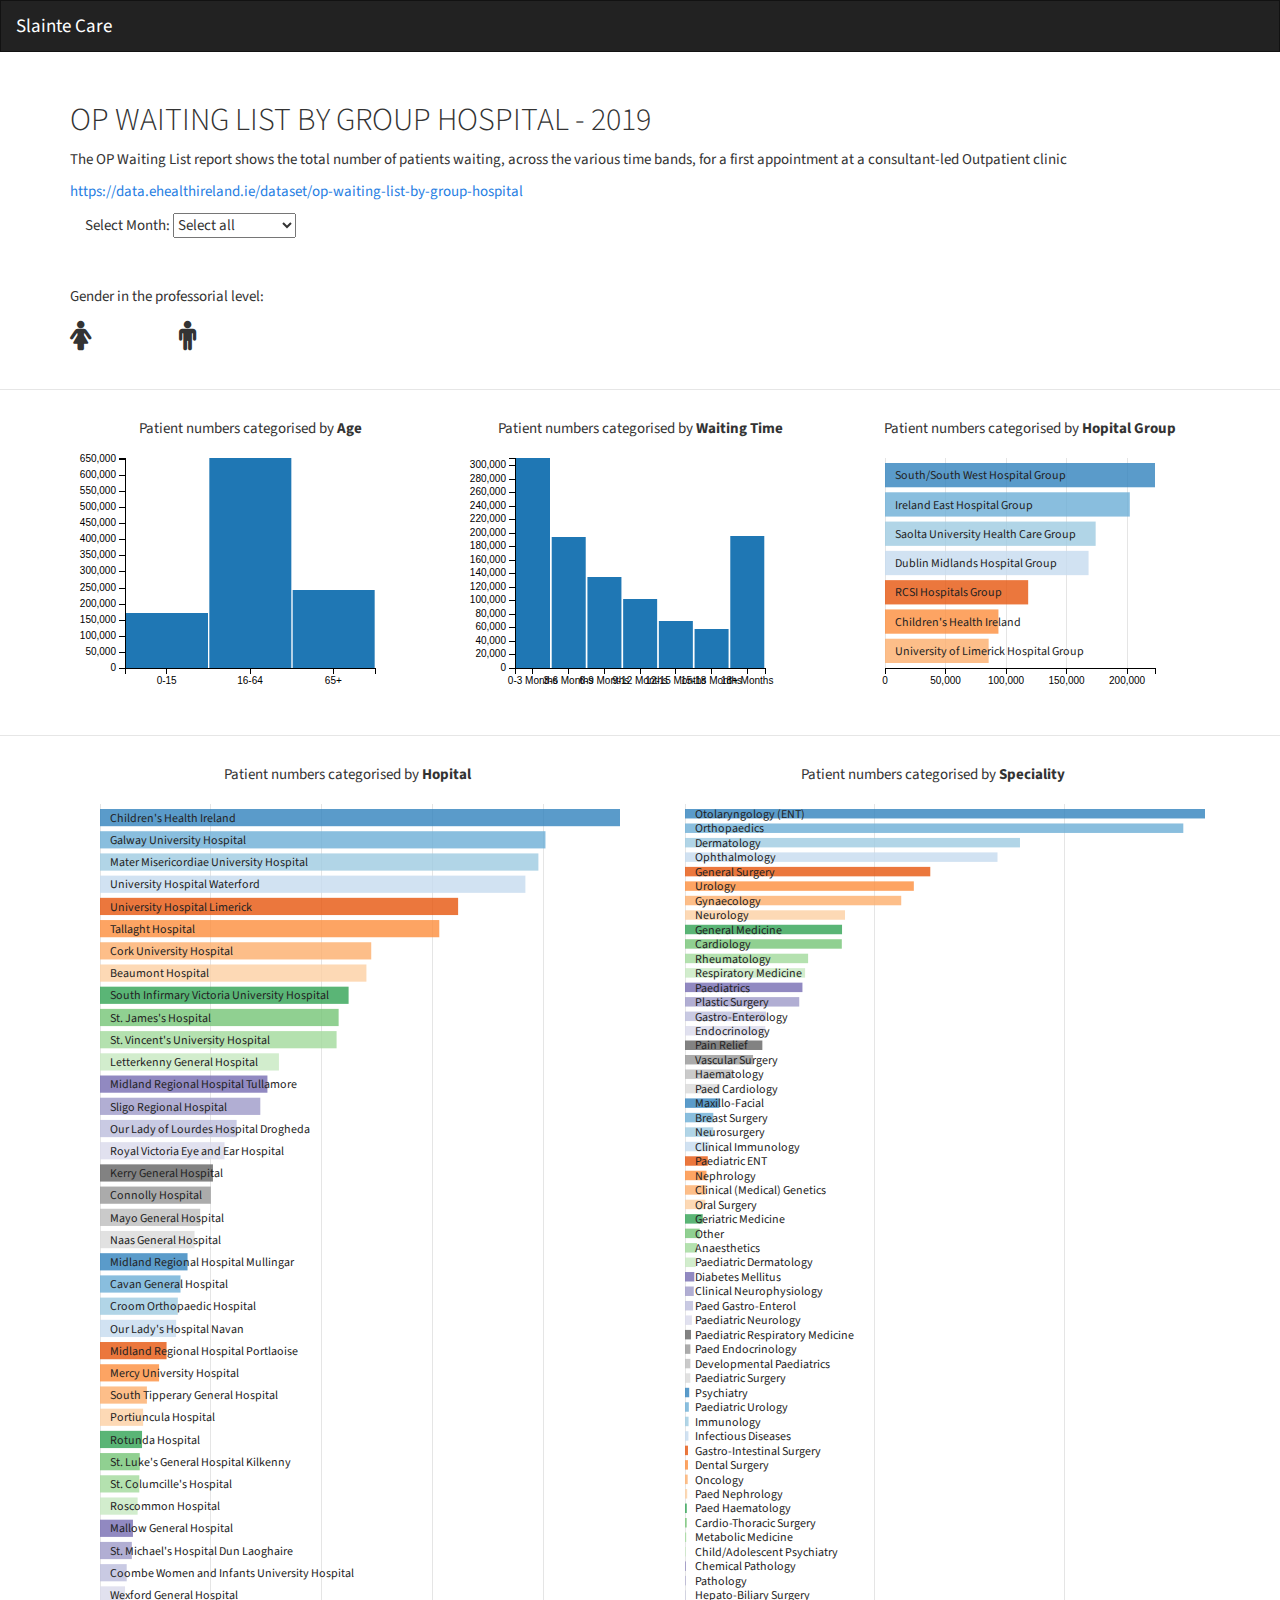
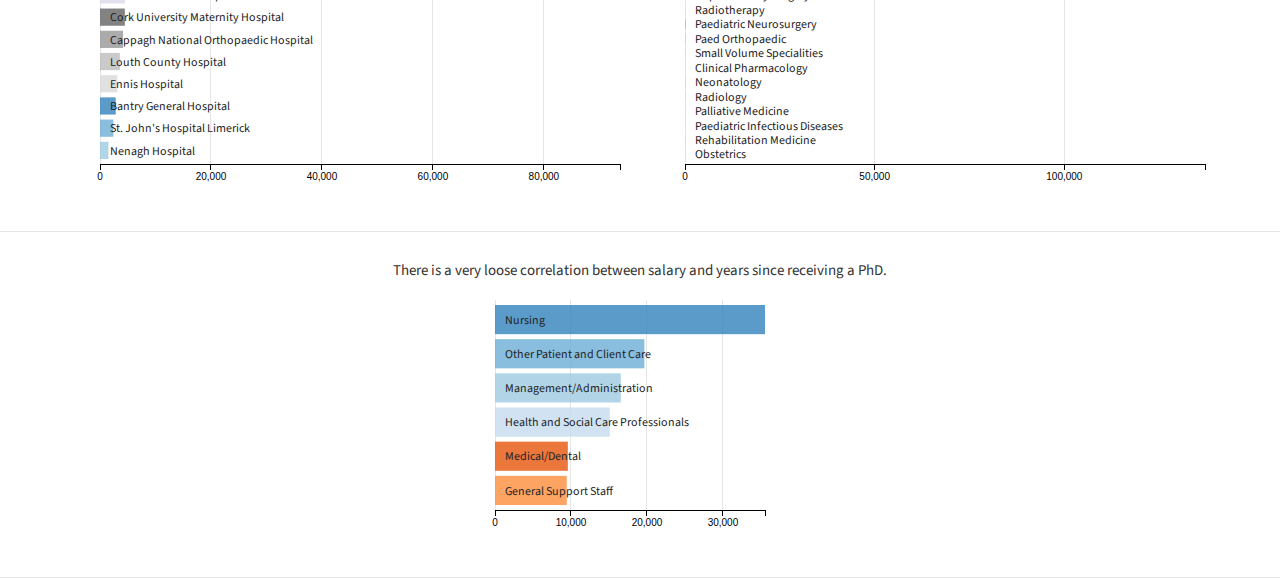
==== slainte.html @ d787d461 "slainte care data displayed" ====
<!DOCTYPE html>
<html lang="en">

<head>
  <meta charset="UTF-8">
  <meta name="viewport" content="width=device-width, initial-scale=1.0">
  <meta http-equiv="X-UA-Compatible" content="ie=edge">
  <title>Slainte Care</title>

  <link rel="stylesheet" href="static/css/bootstrap.min.css" type="text/css" />
  <link rel="stylesheet" href="static/css/dc.min.css" type="text/css" />
  <link rel="stylesheet" type="text/css" href="https://maxcdn.bootstrapcdn.com/font-awesome/4.7.0/css/font-awesome.min.css">
  <link rel="stylesheet" href="static/css/slainte.css" type="text/css" />


  <script type="text/javascript" src="static/js/d3.min.js"></script>
  <script type="text/javascript" src="static/js/crossfilter.min.js"></script>
  <script type="text/javascript" src="static/js/dc.min.js"></script>
  <script type="text/javascript" src="static/js/queue.min.js"></script>
  <script type="text/javascript" src="static/js/slainteCare.js"></script>
  <script type="text/javascript" src="static/js/slainteCare.1.js"></script>

</head>


<body>
  <nav class="navbar navbar-default">
    <div class="container-fluid">
      <div class="navbar-header">
        <a class="navbar-brand" href="#">Slainte Care</a>
      </div>
    </div>
  </nav>

  <main>
    <section class="section">
      <div class="container">

        <div class="row">
          <div class="col-xs-12 col-sm-12 section-heading">
            <h2>OP WAITING LIST BY GROUP HOSPITAL - 2019</h2>
            <p>The OP Waiting List report shows the total number of patients waiting, across the various time bands, for a first appointment at a consultant-led Outpatient clinic</p>
            <a href="https://data.ehealthireland.ie/dataset/op-waiting-list-by-group-hospital">
              <p>
              https://data.ehealthireland.ie/dataset/op-waiting-list-by-group-hospital
              </p>
              </a>
                
            <div id="discipline-selector">Select Month:  </div>
          </div>
        </div>

        <div class="row">
          <div class="col-xs-12 col-sm-12">
            <p class="section-paragraph">Gender in the professorial level:</p>
          </div>

          <div class="col-xs-12 col-sm-6 col-lg-6">
            <i class="fa fa-female fa-gender" aria-hidden="true"></i> <span class="number-box" id="percent-of-women-professors"></span>
            <i class="fa fa-male fa-gender" aria-hidden="true"></i> <span class="number-box" id="percent-of-men-professors"></span>
          </div>
        </div>
      </div>
    </section>


    <section class="section">
      <div class="container">

        <div class="row">
          <div class="col-xs-12 col-sm-4 text-center">
            <p class="section-paragraph">Patient numbers categorised by <strong>Age</strong></p>
          </div>
          <div class="col-xs-12 col-sm-4 text-center">
            <p class="section-paragraph">Patient numbers categorised by <strong>Waiting Time</strong></p>
          </div>
          <div class="col-xs-12 col-sm-4 text-center">
            <p class="section-paragraph">Patient numbers categorised by <strong>Hopital Group</strong></p>
          </div>
        </div>

        <div class="row">
          <div class="col-xs-12 col-sm-4 text-center" id="age-profile" class="custom-chart"></div>
          <div class="col-xs-12 col-sm-4 text-center" id="waiting-time" class="custom-chart"></div>
          <div class="col-xs-12 col-sm-4 text-center" id="hospital-group" class="custom-chart"></div>
        </div>
      </div>
    </section>

    <section class="section">
      <div class="container">

        <div class="row">
          <div class="col-xs-6 col-sm-6 text-center">
            <p class="section-paragraph">Patient numbers categorised by <strong>Hopital</strong></p>
          </div>
          <div class="col-xs-6 col-sm-6 text-center">
            <p class="section-paragraph">Patient numbers categorised by <strong>Speciality</strong></p>
          </div>

          <div class="col-xs-6 col-sm-6 text-center" id="op_hospital"></div>
          <div class="col-xs-6 col-sm-6 text-center" id="op_speciality"></div>

        </div>
      </div>
    </section>

    <section class="section">
      <div class="container">

        <div class="row">
          <div class="col-xs-12 col-sm-12 text-center">
            <p class="section-paragraph">There is a very loose correlation between salary and years since receiving a PhD.</p>
          </div>

          <div class="col-xs-12 col-sm-12 text-center" id="phd-salary"></div>
        </div>

      </div>
    </section>
  </main>
</body>

</html>
---- static/css/dc.min.css ----
.dc-chart .box text,.dc-chart g.axis text{-webkit-touch-callout:none;-khtml-user-select:none;pointer-events:none}.dc-chart path.dc-symbol,.dc-legend g.dc-legend-item.fadeout{fill-opacity:.5;stroke-opacity:.5}div.dc-chart{float:left}.dc-chart rect.bar{stroke:none;cursor:pointer}.dc-chart rect.bar:hover{fill-opacity:.5}.dc-chart rect.deselected{stroke:none;fill:#ccc}.dc-chart .pie-slice{fill:#fff;font-size:12px;cursor:pointer}.dc-chart .pie-slice.external{fill:#000}.dc-chart .pie-slice :hover,.dc-chart .pie-slice.highlight{fill-opacity:.8}.dc-chart .pie-path{fill:none;stroke-width:2px;stroke:#000;opacity:.4}.dc-chart .selected circle,.dc-chart .selected path{stroke-width:3;stroke:#ccc;fill-opacity:1}.dc-chart .deselected circle,.dc-chart .deselected path{stroke:none;fill-opacity:.5;fill:#ccc}.dc-chart .axis line,.dc-chart .axis path{fill:none;stroke:#000;shape-rendering:crispEdges}.dc-chart .axis text{font:10px sans-serif}.dc-chart .axis .grid-line,.dc-chart .axis .grid-line line,.dc-chart .grid-line,.dc-chart .grid-line line{fill:none;stroke:#ccc;opacity:.5;shape-rendering:crispEdges}.dc-chart .brush rect.background{z-index:-999}.dc-chart .brush rect.extent{fill:#4682b4;fill-opacity:.125}.dc-chart .brush .resize path{fill:#eee;stroke:#666}.dc-chart path.line{fill:none;stroke-width:1.5px}.dc-chart path.area{fill-opacity:.3;stroke:none}.dc-chart path.highlight{stroke-width:3;fill-opacity:1;stroke-opacity:1}.dc-chart g.state{cursor:pointer}.dc-chart g.state :hover{fill-opacity:.8}.dc-chart g.state path{stroke:#fff}.dc-chart g.deselected path{fill:grey}.dc-chart g.deselected text{display:none}.dc-chart g.row rect{fill-opacity:.8;cursor:pointer}.dc-chart g.row rect:hover{fill-opacity:.6}.dc-chart g.row text{fill:#fff;font-size:12px;cursor:pointer}.dc-chart g.dc-tooltip path{fill:none;stroke:grey;stroke-opacity:.8}.dc-chart g.county path{stroke:#fff;fill:none}.dc-chart g.debug rect{fill:#00f;fill-opacity:.2}.dc-chart g.axis text{-webkit-user-select:none;-moz-user-select:none;-ms-user-select:none;user-select:none}.dc-chart .node{font-size:.7em;cursor:pointer}.dc-chart .node :hover{fill-opacity:.8}.dc-chart .bubble{stroke:none;fill-opacity:.6}.dc-chart .highlight{fill-opacity:1;stroke-opacity:1}.dc-chart .fadeout{fill-opacity:.2;stroke-opacity:.2}.dc-chart .box text{font:10px sans-serif;-webkit-user-select:none;-moz-user-select:none;-ms-user-select:none;user-select:none}.dc-chart .box circle,.dc-chart .box line{fill:#fff}.dc-chart .box circle,.dc-chart .box line,.dc-chart .box rect{stroke:#000;stroke-width:1.5px}.dc-chart .box .center{stroke-dasharray:3,3}.dc-chart .box .outlier{fill:none;stroke:#ccc}.dc-chart .symbol,.dc-chart circle.dot{stroke:none}.dc-chart .box.deselected{opacity:.5}.dc-chart .box.deselected .box{fill:#ccc}.dc-chart .heatmap .box-group.deselected rect{stroke:none;fill-opacity:.5;fill:#ccc}.dc-chart .heatmap g.axis text{pointer-events:all;cursor:pointer}.dc-chart .empty-chart .pie-slice{cursor:default}.dc-chart .empty-chart .pie-slice path{fill:#fee;cursor:default}.dc-data-count{float:right;margin-top:15px;margin-right:15px}.dc-data-count .filter-count,.dc-data-count .total-count{color:#3182bd;font-weight:700}.dc-legend{font-size:11px}.dc-legend .dc-legend-item{cursor:pointer}.dc-hard .number-display{float:none}
---- static/css/slainte.css ----
.navbar-default {
	background-image: none;
	margin-bottom: 0;
}

.section-heading, #discipline-selector {
	display: inline-block;	
	float: none;
	margin: 0;
}

.section-heading {
	margin-bottom: 50px;
}

#discipline-selector {
	margin-left: 15px;
}

.number-box {
	margin-right: 75px;
}

.number-box, .fa.fa-gender {
    font-size: 30px;
    font-weight: 500;
}

.fa-gender {
	margin-right: 10px;
}

.custom-chart {
	margin-bottom: 40px;
}

.section {
	border-bottom: 1px solid #e6e6e6;
	padding: 30px 0;
}

.section-paragraph {
	line-height: 1.2;
}

/*== */
.dc-chart g.row text {
    fill: #222222;
}
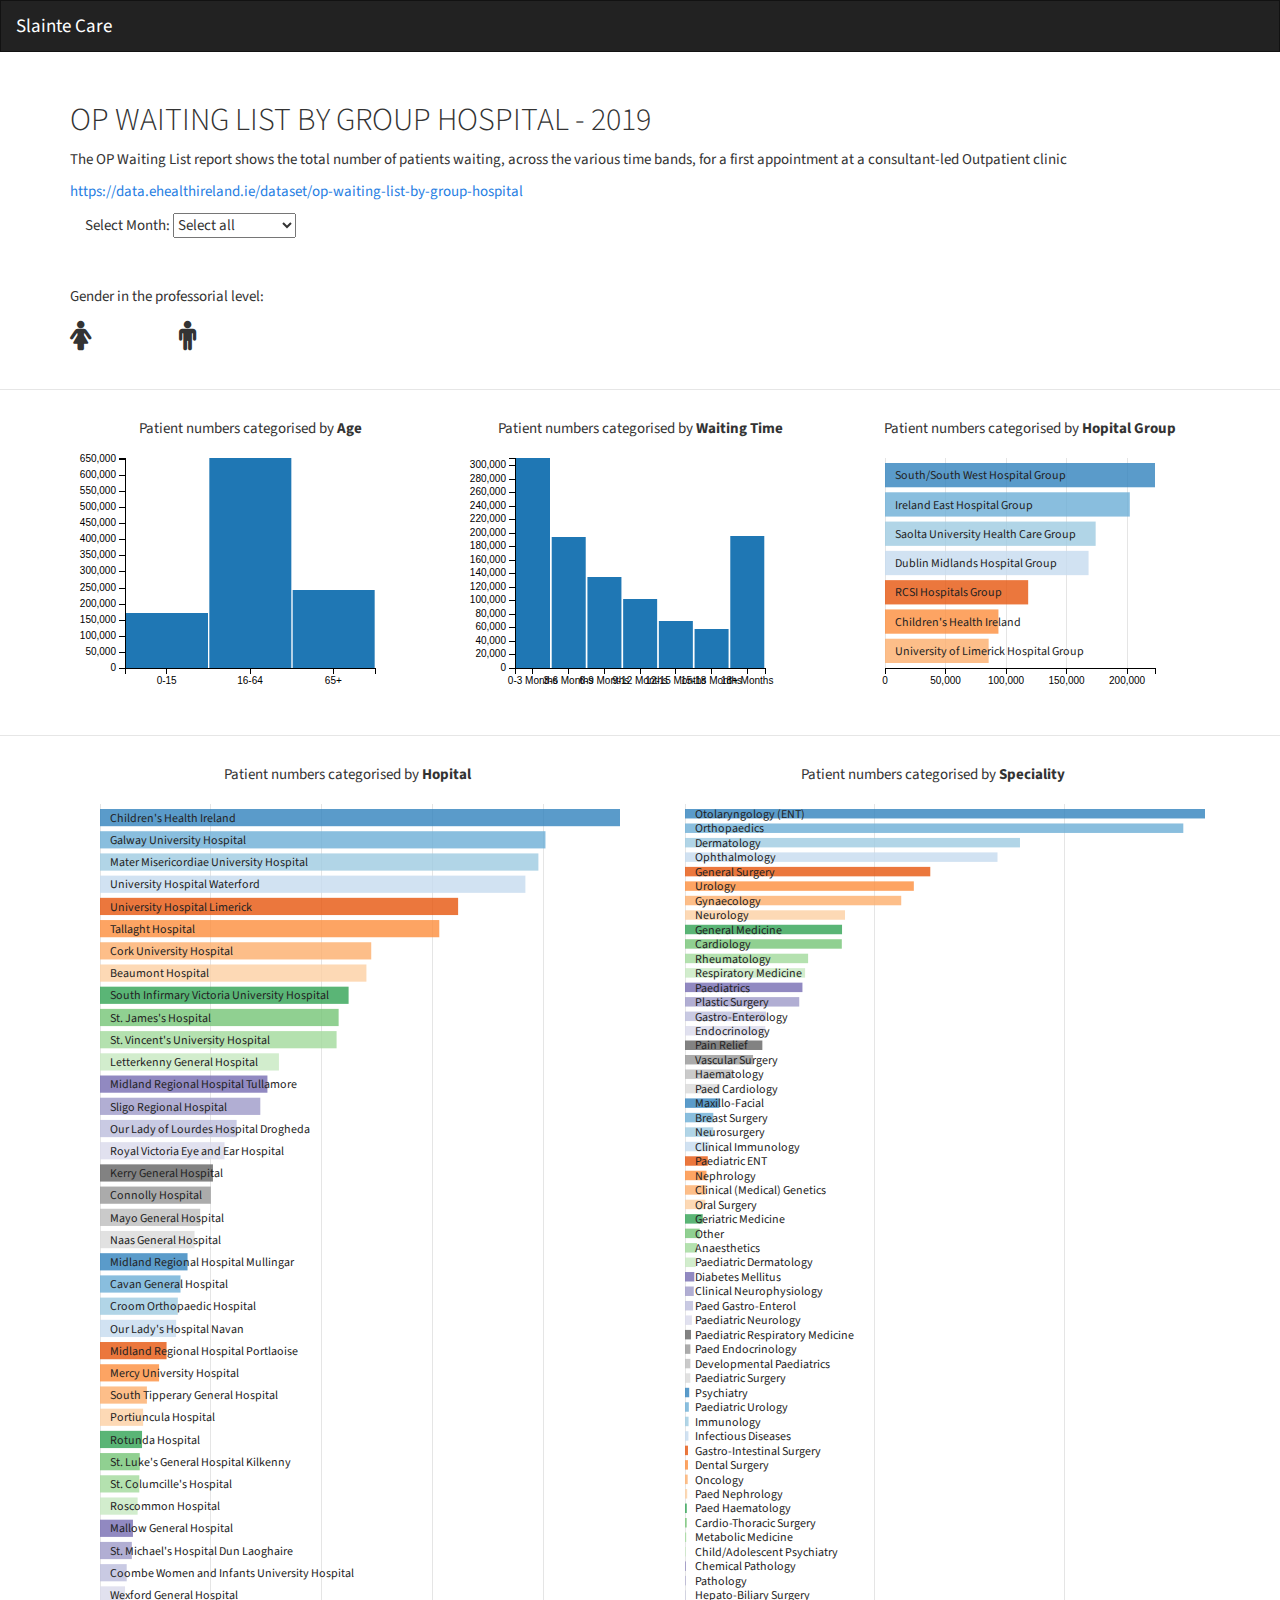
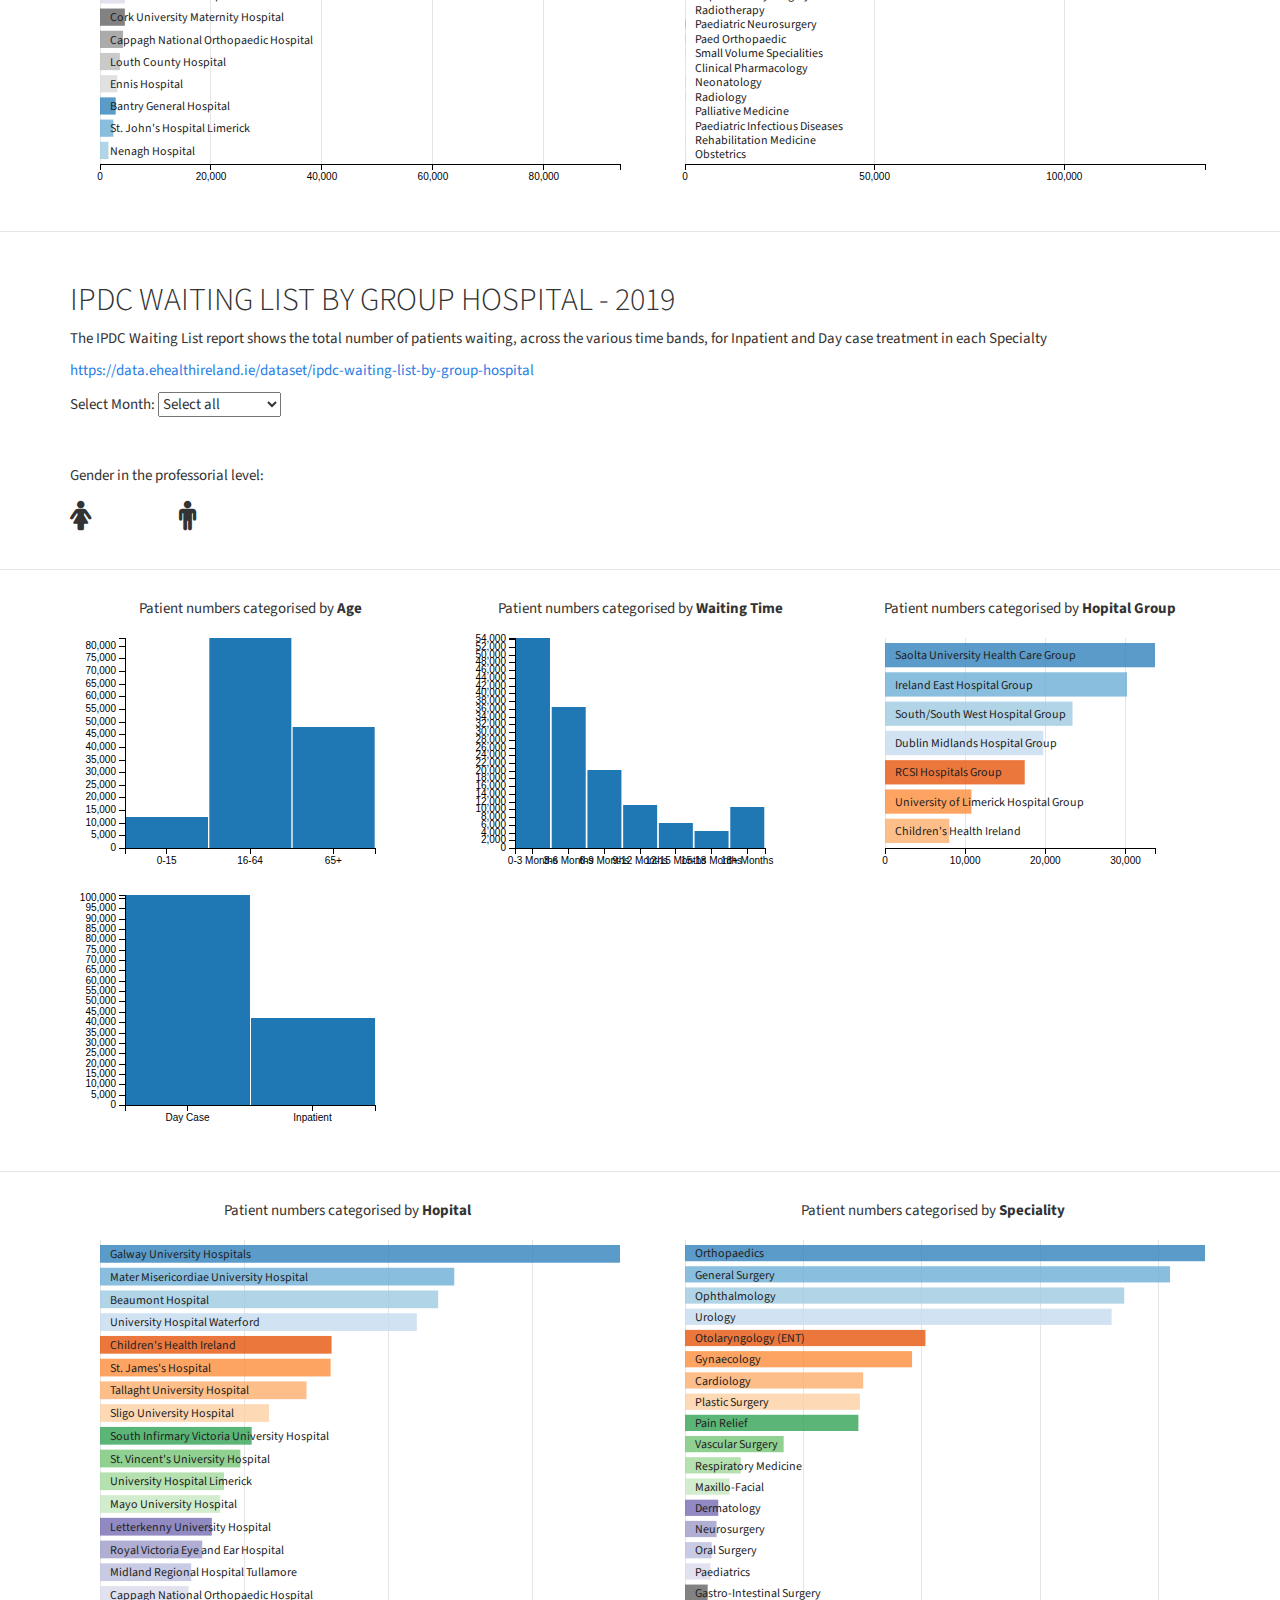
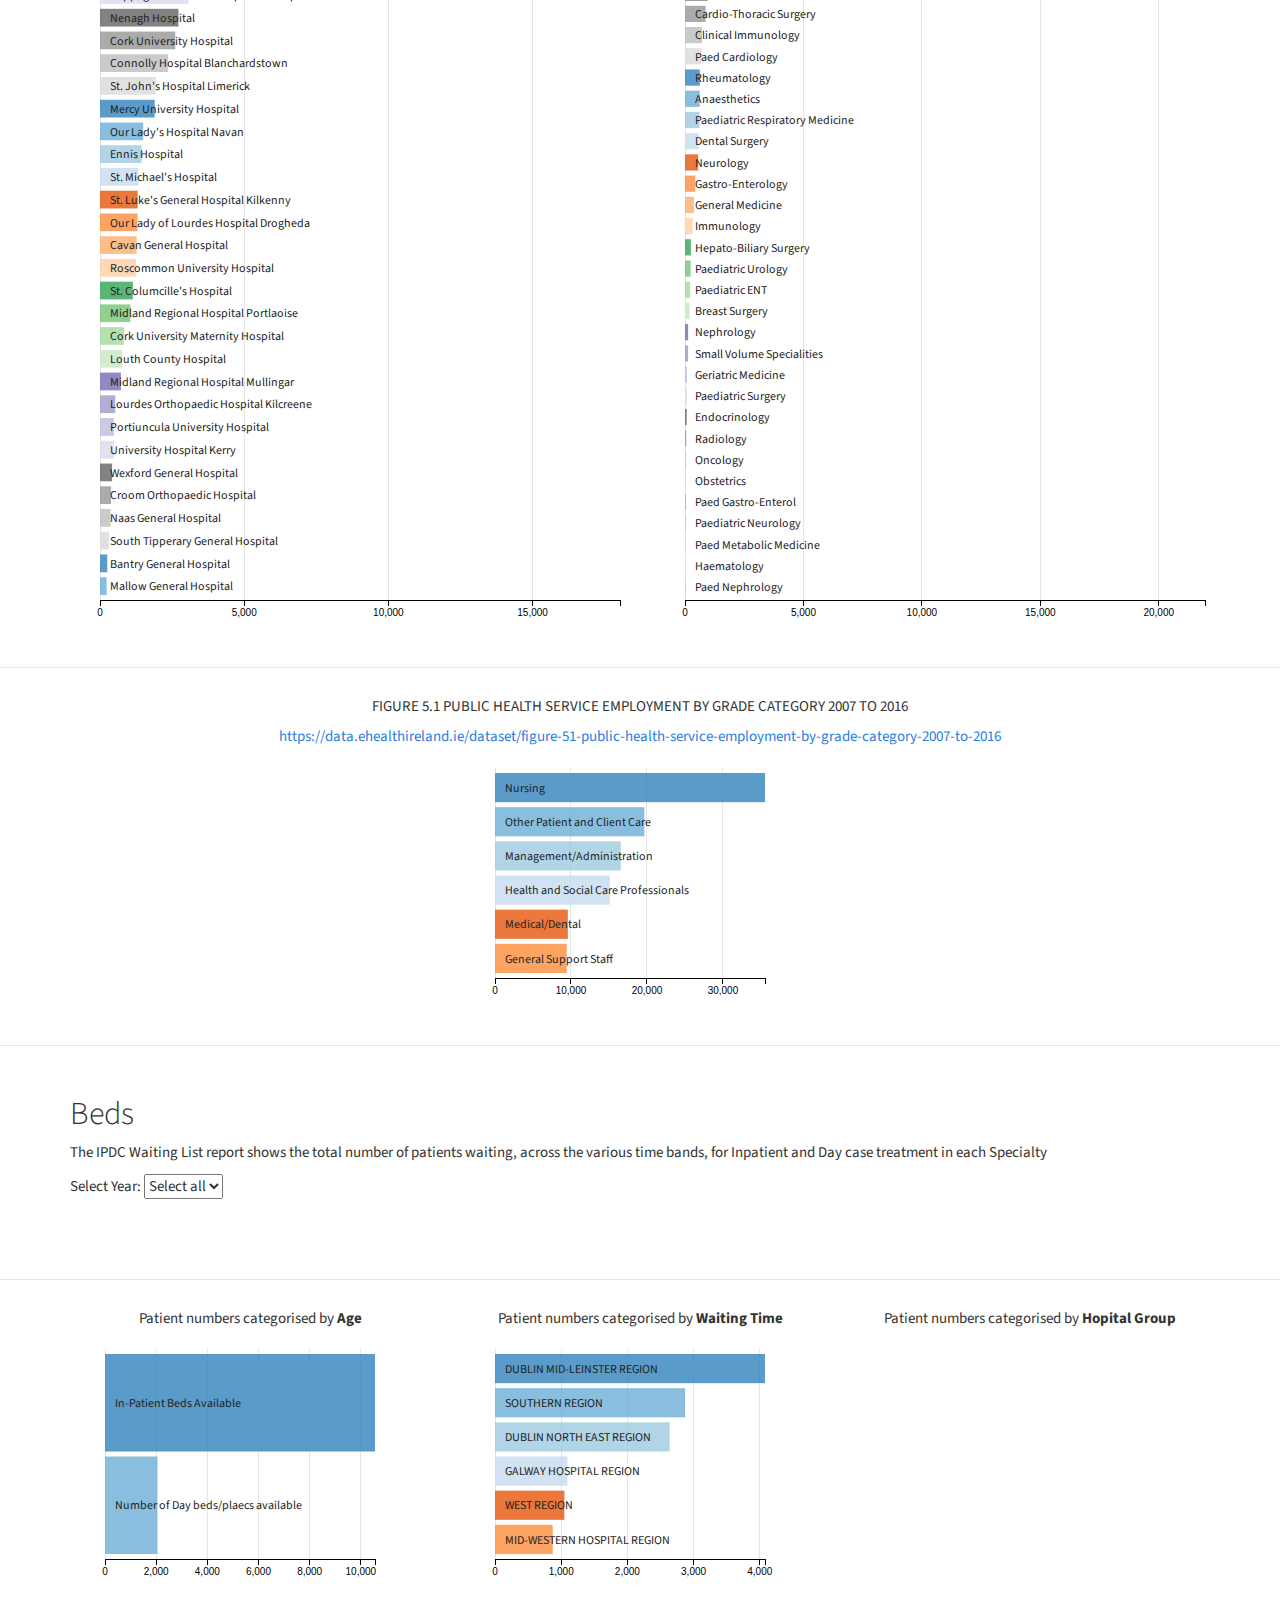
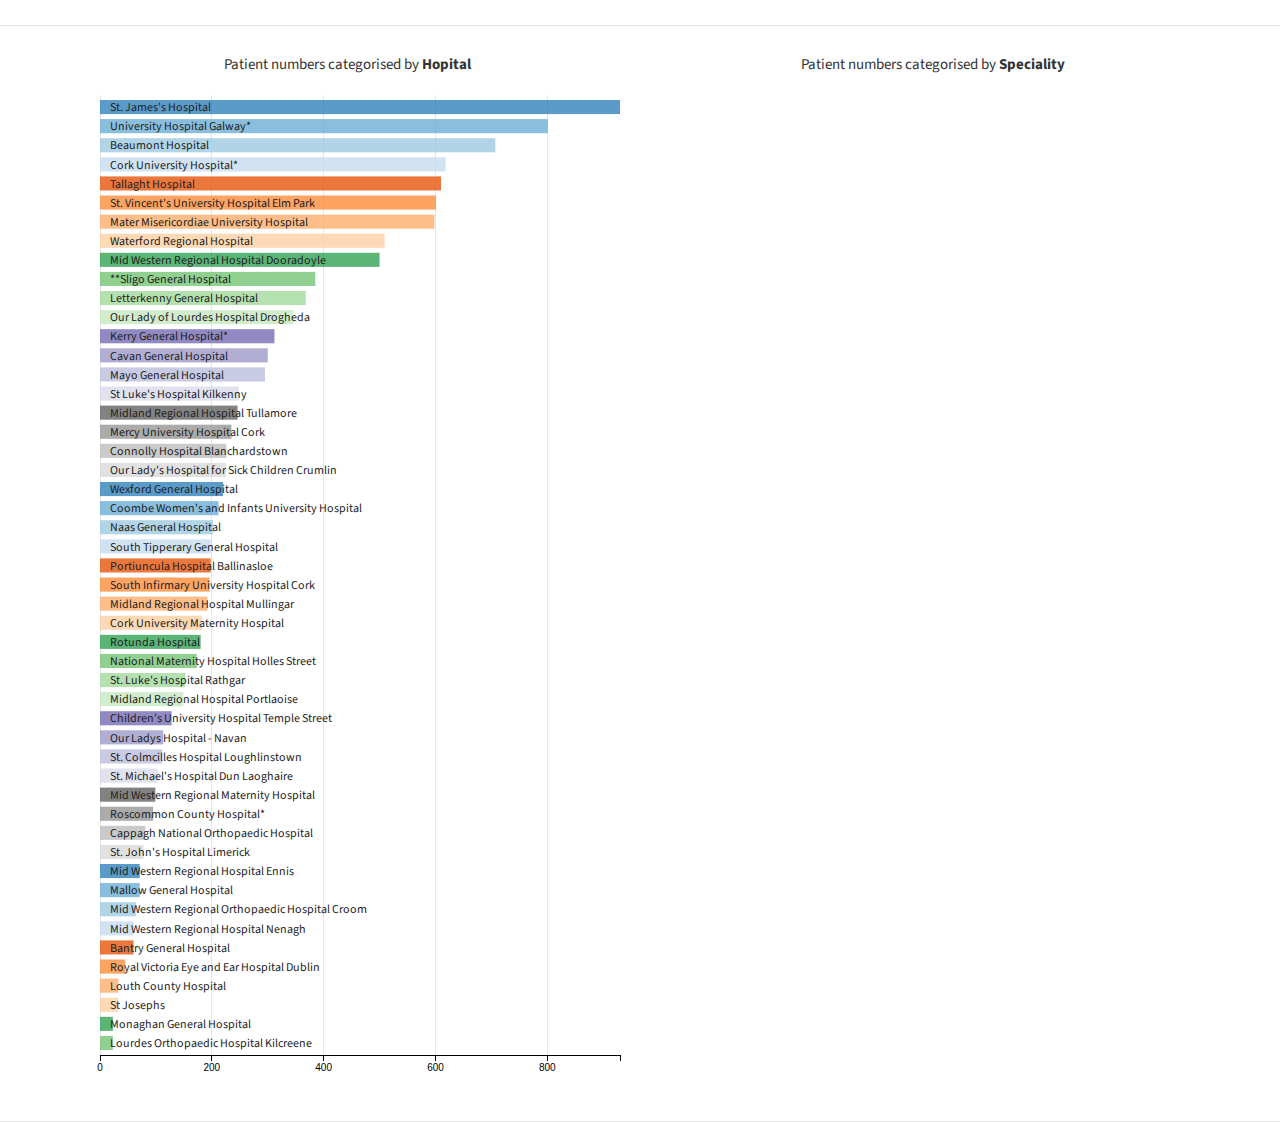
==== commit 2feb9bf7: "charts added for inpatient data and beds" ====
--- a/slainte.html
+++ b/slainte.html
@@ -19,6 +19,8 @@
   <script type="text/javascript" src="static/js/queue.min.js"></script>
   <script type="text/javascript" src="static/js/slainteCare.js"></script>
   <script type="text/javascript" src="static/js/slainteCare.1.js"></script>
+  <script type="text/javascript" src="static/js/slainteCare-IPDC.js"></script>
+  <script type="text/javascript" src="static/js/slainteCare-Beds.js"></script>
 
 </head>
 
@@ -33,6 +35,7 @@
   </nav>
 
   <main>
+    <!--OP Patient List-->
     <section class="section">
       <div class="container">
 
@@ -41,12 +44,10 @@
             <h2>OP WAITING LIST BY GROUP HOSPITAL - 2019</h2>
             <p>The OP Waiting List report shows the total number of patients waiting, across the various time bands, for a first appointment at a consultant-led Outpatient clinic</p>
             <a href="https://data.ehealthireland.ie/dataset/op-waiting-list-by-group-hospital">
-              <p>
-              https://data.ehealthireland.ie/dataset/op-waiting-list-by-group-hospital
-              </p>
-              </a>
-                
-            <div id="discipline-selector">Select Month:  </div>
+              <p>https://data.ehealthireland.ie/dataset/op-waiting-list-by-group-hospital</p>
+            </a>
+
+            <div id="discipline-selector">Select Month: </div>
           </div>
         </div>
 
@@ -62,8 +63,6 @@
         </div>
       </div>
     </section>
-
-
     <section class="section">
       <div class="container">
 
@@ -86,7 +85,6 @@
         </div>
       </div>
     </section>
-
     <section class="section">
       <div class="container">
 
@@ -105,12 +103,86 @@
       </div>
     </section>
 
+    <!--IDPC Patient List-->
+    <section class="section">
+      <div class="container">
+
+        <div class="row">
+          <div class="col-xs-12 col-sm-12 section-heading">
+            <h2>IPDC WAITING LIST BY GROUP HOSPITAL - 2019</h2>
+            <p>The IPDC Waiting List report shows the total number of patients waiting, across the various time bands, for Inpatient and Day case treatment in each Specialty</p>
+            <a href="https://data.ehealthireland.ie/dataset/ipdc-waiting-list-by-group-hospital">
+              <p>https://data.ehealthireland.ie/dataset/ipdc-waiting-list-by-group-hospital</p>
+            </a>
+
+            <div id="IDPC-discipline-selector">Select Month: </div>
+          </div>
+        </div>
+
+        <div class="row">
+          <div class="col-xs-12 col-sm-12">
+            <p class="section-paragraph">Gender in the professorial level:</p>
+          </div>
+
+          <div class="col-xs-12 col-sm-6 col-lg-6">
+            <i class="fa fa-female fa-gender" aria-hidden="true"></i> <span class="number-box" id="percent-of-women-professors"></span>
+            <i class="fa fa-male fa-gender" aria-hidden="true"></i> <span class="number-box" id="percent-of-men-professors"></span>
+          </div>
+        </div>
+      </div>
+    </section>
+    <section class="section">
+      <div class="container">
+
+        <div class="row">
+          <div class="col-xs-12 col-sm-4 text-center">
+            <p class="section-paragraph">Patient numbers categorised by <strong>Age</strong></p>
+          </div>
+          <div class="col-xs-12 col-sm-4 text-center">
+            <p class="section-paragraph">Patient numbers categorised by <strong>Waiting Time</strong></p>
+          </div>
+          <div class="col-xs-12 col-sm-4 text-center">
+            <p class="section-paragraph">Patient numbers categorised by <strong>Hopital Group</strong></p>
+          </div>
+        </div>
+
+        <div class="row">
+          <div class="col-xs-12 col-sm-4 text-center" id="IDPC-age-profile" class="custom-chart"></div>
+          <div class="col-xs-12 col-sm-4 text-center" id="IDPC-waiting-time" class="custom-chart"></div>
+          <div class="col-xs-12 col-sm-4 text-center" id="IDPC-hospital-group" class="custom-chart"></div>
+          <div class="col-xs-12 col-sm-4 text-center" id="IDPC-case-type" class="custom-chart"></div>
+        </div>
+      </div>
+    </section>
+    <section class="section">
+      <div class="container">
+
+        <div class="row">
+          <div class="col-xs-6 col-sm-6 text-center">
+            <p class="section-paragraph">Patient numbers categorised by <strong>Hopital</strong></p>
+          </div>
+          <div class="col-xs-6 col-sm-6 text-center">
+            <p class="section-paragraph">Patient numbers categorised by <strong>Speciality</strong></p>
+          </div>
+
+          <div class="col-xs-6 col-sm-6 text-center" id="IDPC-hospital"></div>
+          <div class="col-xs-6 col-sm-6 text-center" id="IDPC-speciality"></div>
+
+        </div>
+      </div>
+    </section>
+
+    <!-- People Employed -->
     <section class="section">
       <div class="container">
 
         <div class="row">
           <div class="col-xs-12 col-sm-12 text-center">
-            <p class="section-paragraph">There is a very loose correlation between salary and years since receiving a PhD.</p>
+            <p class="section-paragraph">FIGURE 5.1 PUBLIC HEALTH SERVICE EMPLOYMENT BY GRADE CATEGORY 2007 TO 2016</p>
+            <a href="https://data.ehealthireland.ie/dataset/figure-51-public-health-service-employment-by-grade-category-2007-to-2016">
+              <p>https://data.ehealthireland.ie/dataset/figure-51-public-health-service-employment-by-grade-category-2007-to-2016</p>
+            </a>
+
           </div>
 
           <div class="col-xs-12 col-sm-12 text-center" id="phd-salary"></div>
@@ -118,6 +190,63 @@
 
       </div>
     </section>
+
+    <!--Beds-->
+    <section class="section">
+      <div class="container">
+
+        <div class="row">
+          <div class="col-xs-12 col-sm-12 section-heading">
+            <h2>Beds</h2>
+            <p>The IPDC Waiting List report shows the total number of patients waiting, across the various time bands, for Inpatient and Day case treatment in each Specialty</p>
+            <!--<a href="https://data.ehealthireland.ie/dataset/ipdc-waiting-list-by-group-hospital">-->
+            <!--  <p>https://data.ehealthireland.ie/dataset/ipdc-waiting-list-by-group-hospital</p>-->
+            <!--</a>-->
+
+            <div id="beds-year">Select Year: </div>
+          </div>
+        </div>
+      </div>
+    </section>
+    <section class="section">
+      <div class="container">
+
+        <div class="row">
+          <div class="col-xs-12 col-sm-4 text-center">
+            <p class="section-paragraph">Patient numbers categorised by <strong>Age</strong></p>
+          </div>
+          <div class="col-xs-12 col-sm-4 text-center">
+            <p class="section-paragraph">Patient numbers categorised by <strong>Waiting Time</strong></p>
+          </div>
+          <div class="col-xs-12 col-sm-4 text-center">
+            <p class="section-paragraph">Patient numbers categorised by <strong>Hopital Group</strong></p>
+          </div>
+        </div>
+
+        <div class="row">
+          <div class="col-xs-12 col-sm-4 text-center" id="beds-type" class="custom-chart"></div>
+          <div class="col-xs-12 col-sm-4 text-center" id="beds-hospital-group" class="custom-chart"></div>
+          <!--<div class="col-xs-12 col-sm-4 text-center" id="IDPC-hospital-group" class="custom-chart"></div>-->
+        </div>
+      </div>
+    </section>
+    <section class="section">
+      <div class="container">
+
+        <div class="row">
+          <div class="col-xs-6 col-sm-6 text-center">
+            <p class="section-paragraph">Patient numbers categorised by <strong>Hopital</strong></p>
+          </div>
+          <div class="col-xs-6 col-sm-6 text-center">
+            <p class="section-paragraph">Patient numbers categorised by <strong>Speciality</strong></p>
+          </div>
+
+          <div class="col-xs-6 col-sm-6 text-center" id="beds-hospital"></div>
+
+        </div>
+      </div>
+    </section>
+
   </main>
 </body>
 
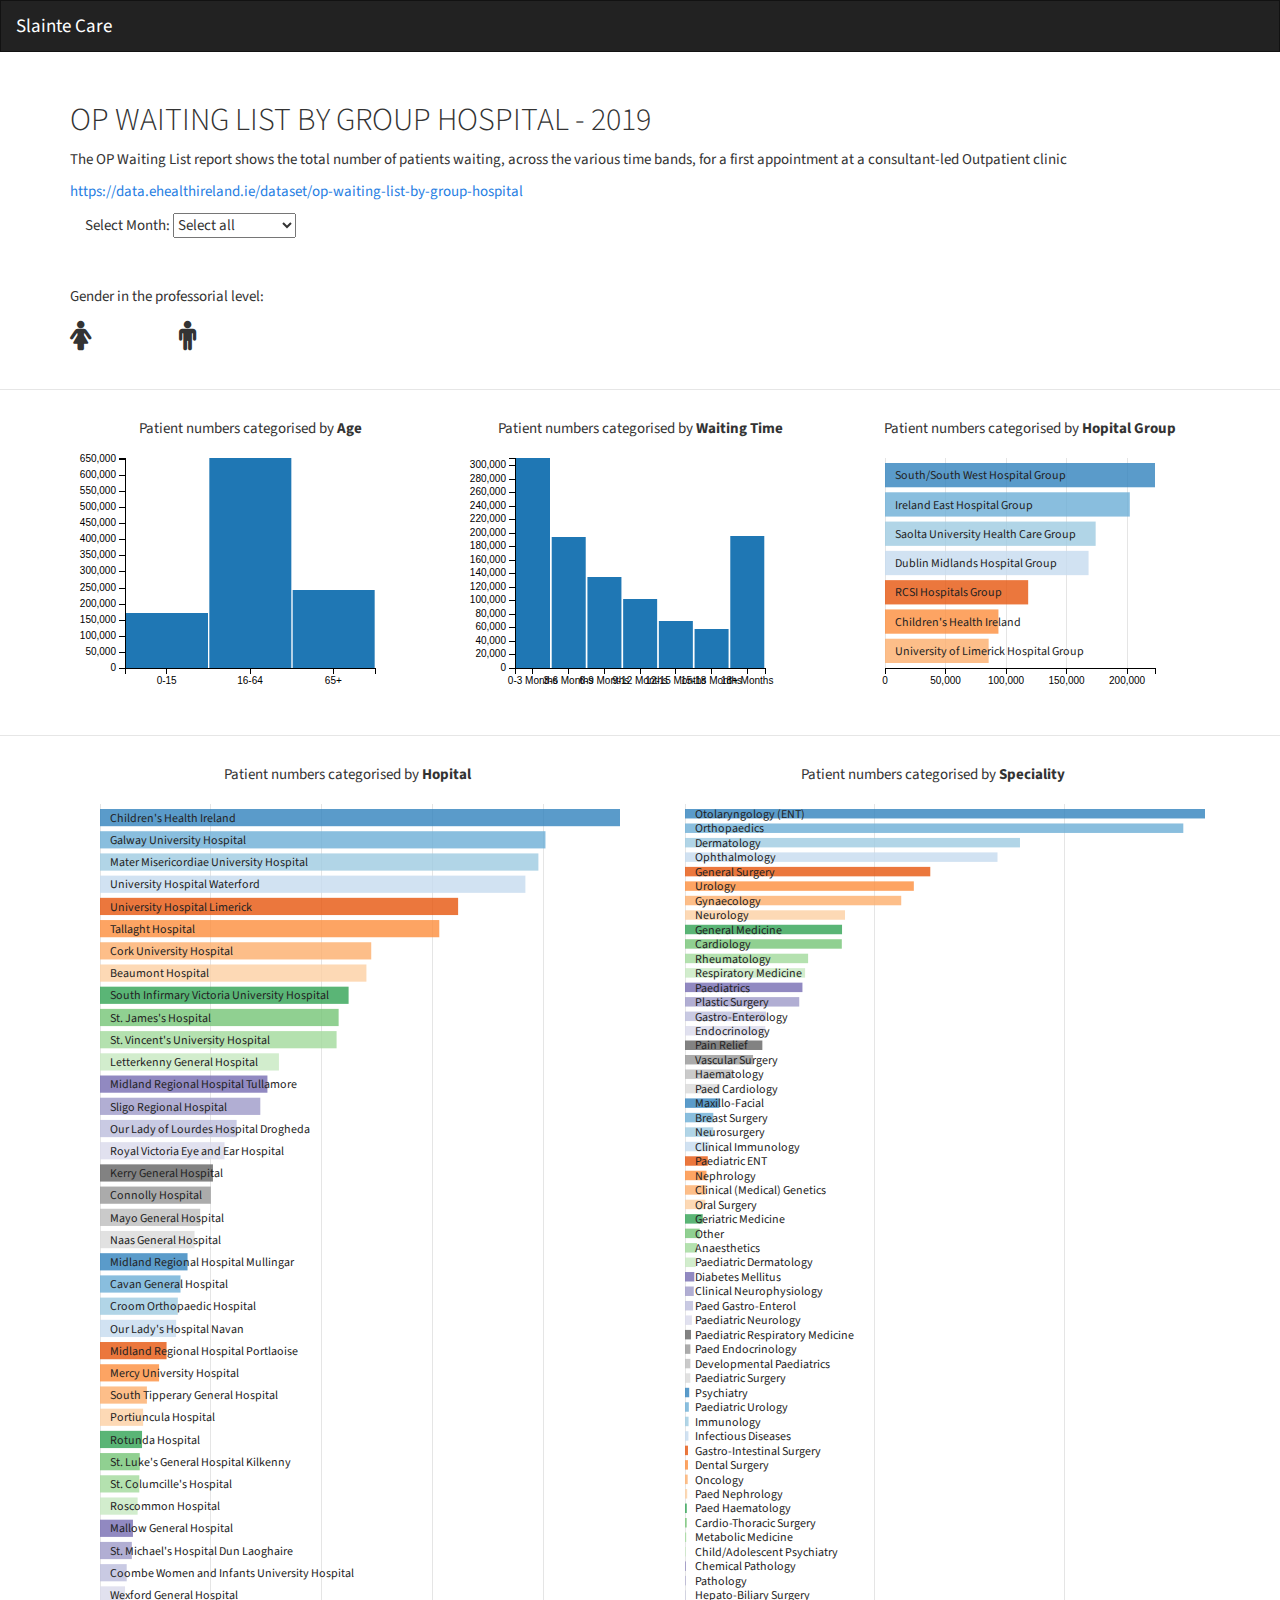
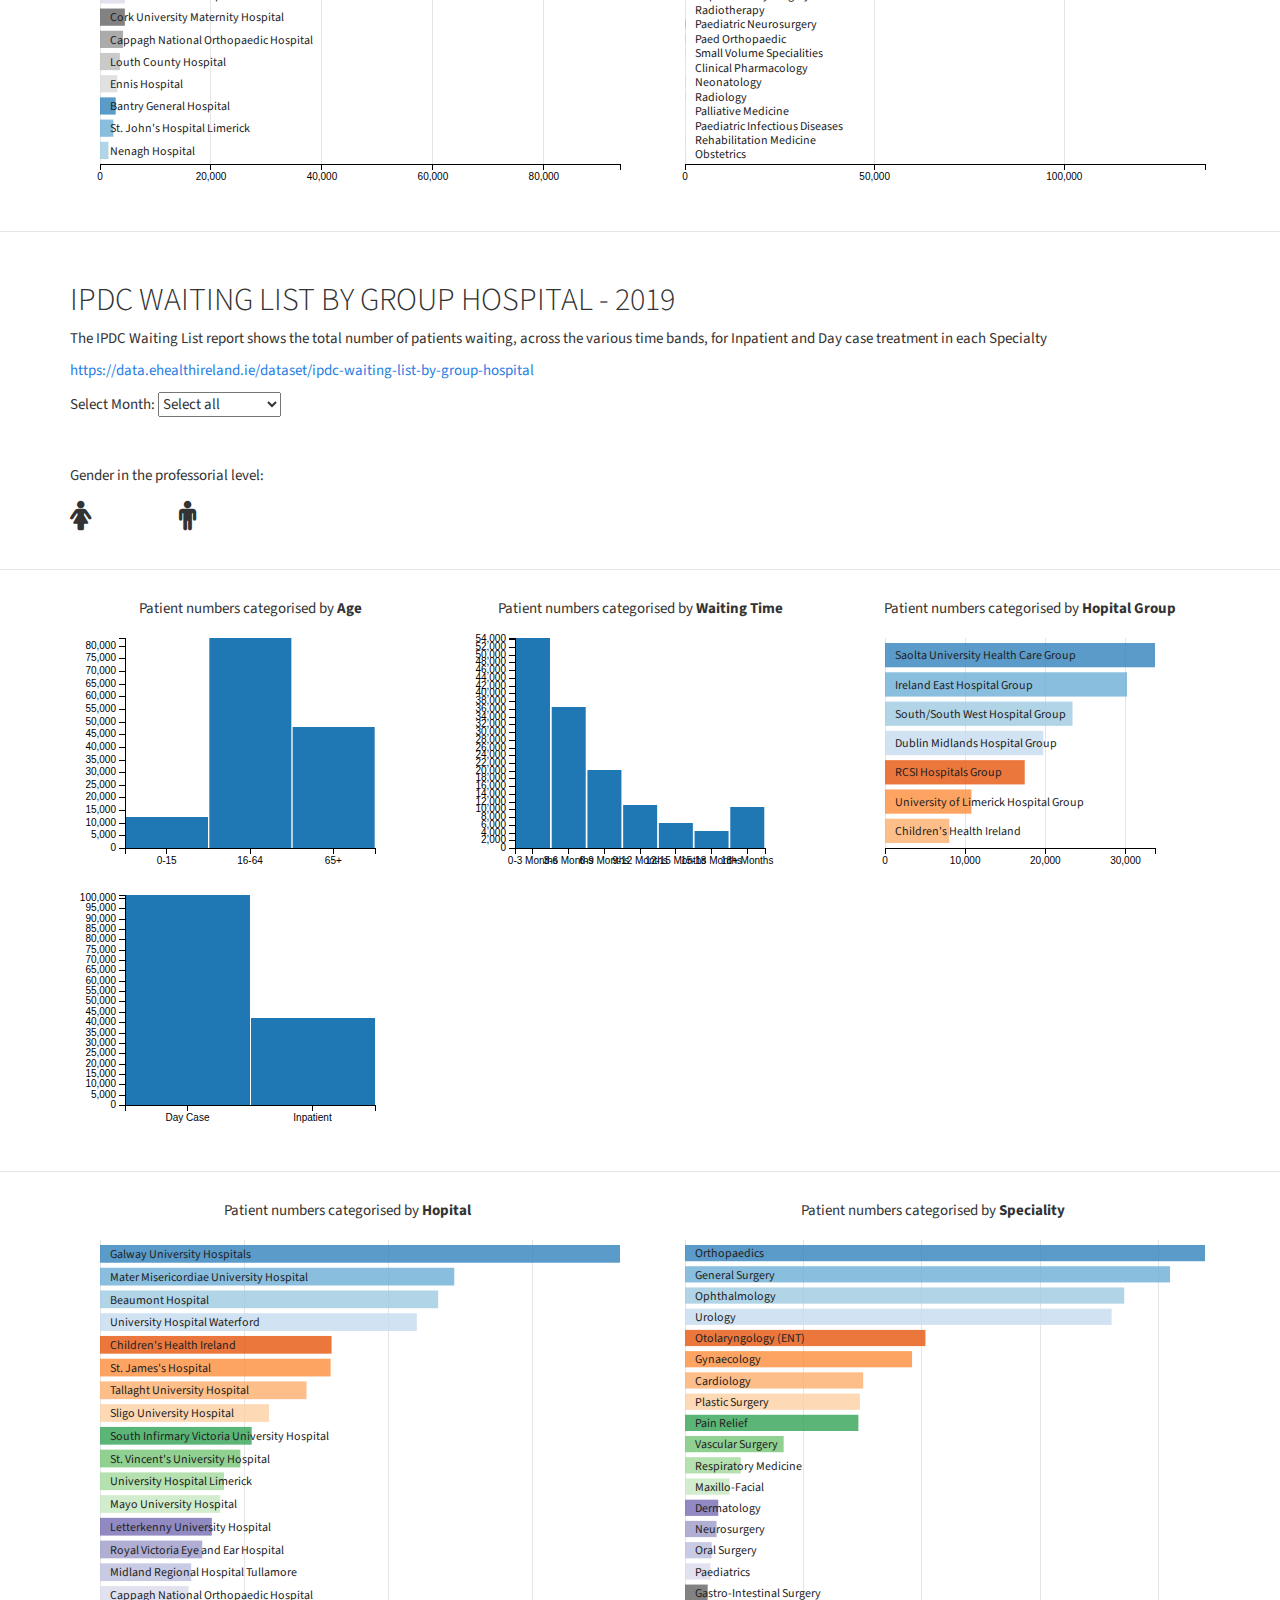
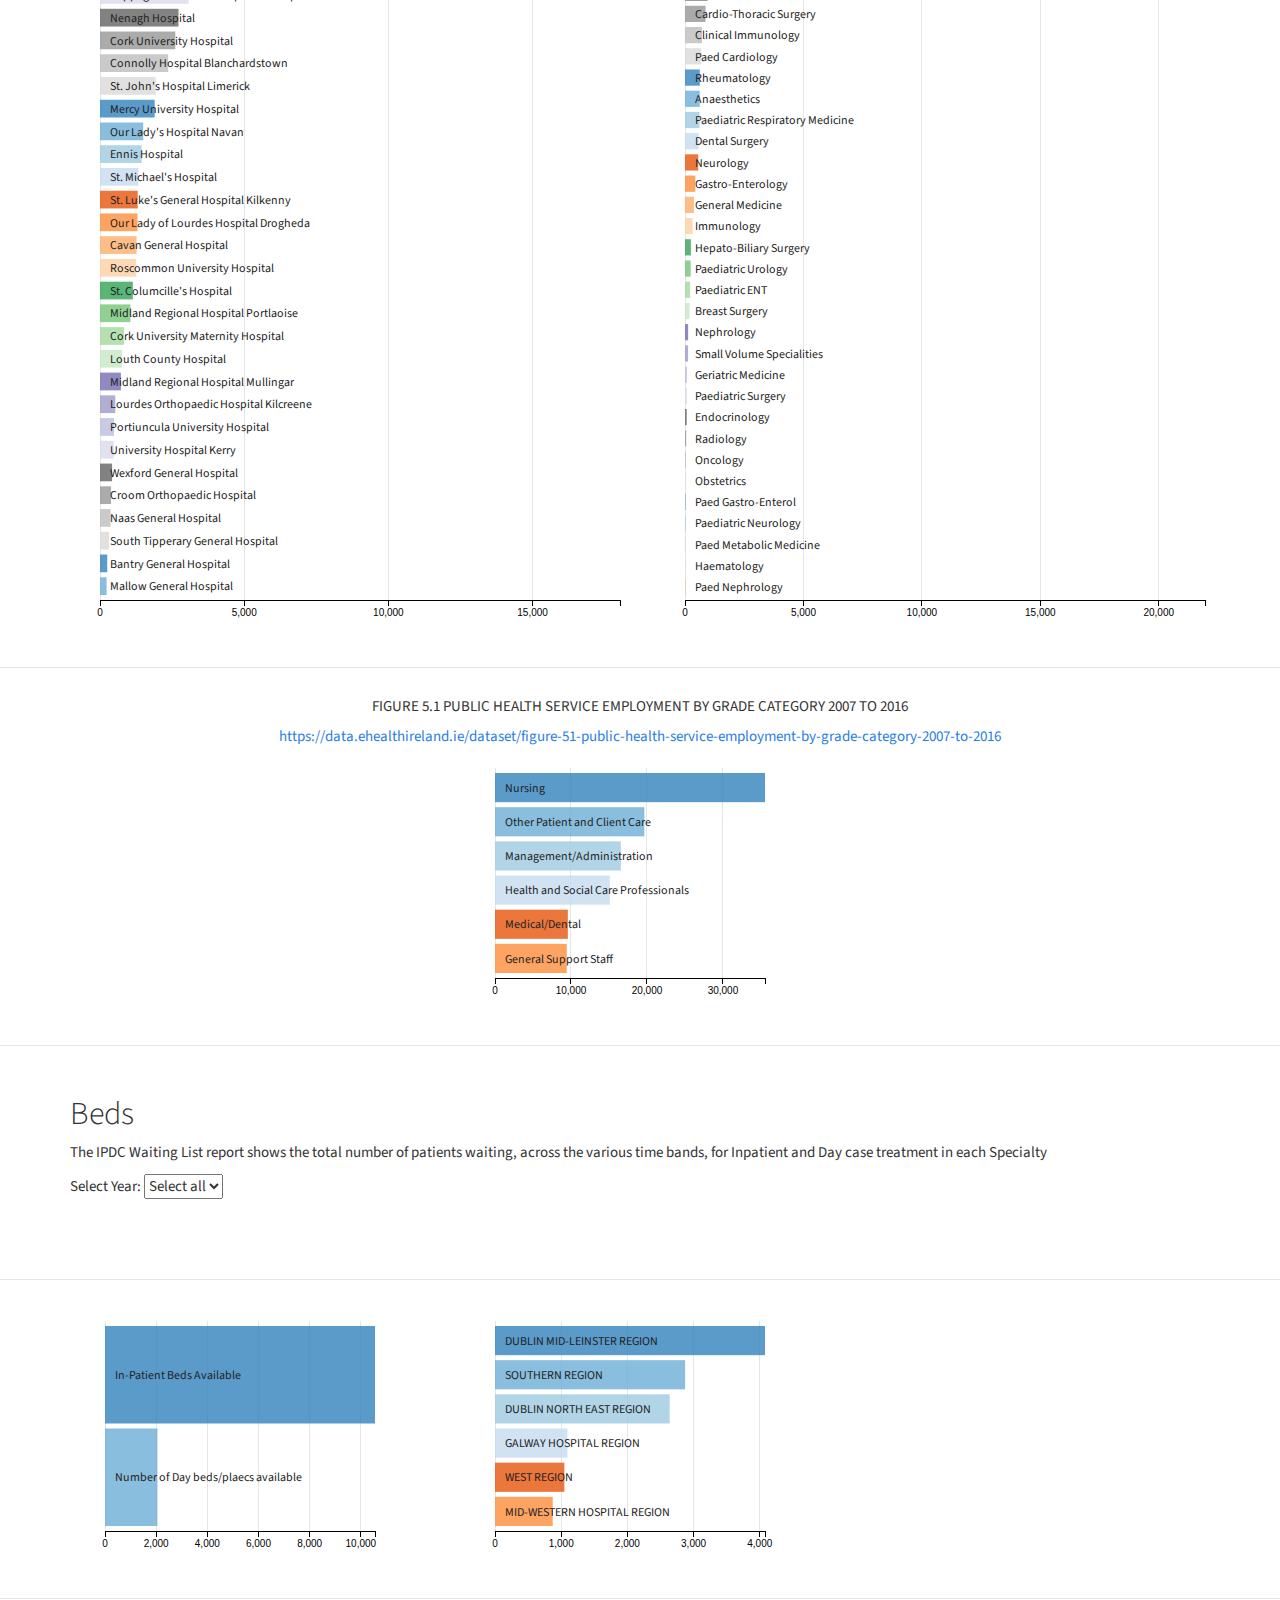
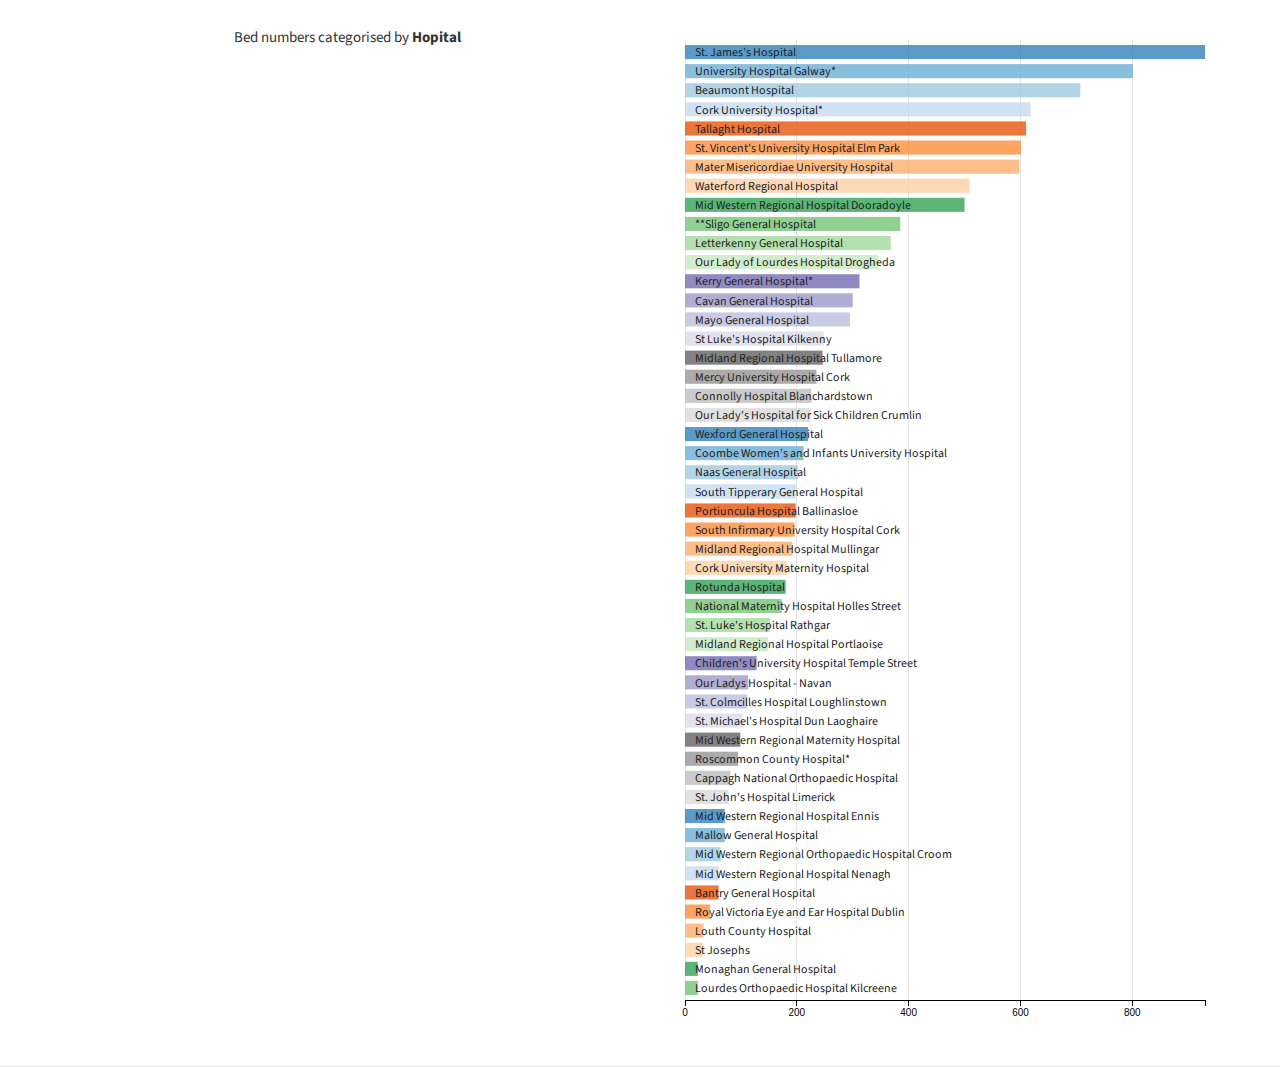
==== commit c2fe3d39: "updated text" ====
--- a/slainte.html
+++ b/slainte.html
@@ -213,13 +213,13 @@
 
         <div class="row">
           <div class="col-xs-12 col-sm-4 text-center">
-            <p class="section-paragraph">Patient numbers categorised by <strong>Age</strong></p>
-          </div>
-          <div class="col-xs-12 col-sm-4 text-center">
-            <p class="section-paragraph">Patient numbers categorised by <strong>Waiting Time</strong></p>
-          </div>
-          <div class="col-xs-12 col-sm-4 text-center">
-            <p class="section-paragraph">Patient numbers categorised by <strong>Hopital Group</strong></p>
+            <!--<p class="section-paragraph">Patient numbers categorised by <strong>Age</strong></p>-->
+          </div>
+          <div class="col-xs-12 col-sm-4 text-center">
+            <!--<p class="section-paragraph">Patient numbers categorised by <strong>Waiting Time</strong></p>-->
+          </div>
+          <div class="col-xs-12 col-sm-4 text-center">
+            <!--<p class="section-paragraph">Patient numbers categorised by <strong>Hopital Group</strong></p>-->
           </div>
         </div>
 
@@ -235,10 +235,10 @@
 
         <div class="row">
           <div class="col-xs-6 col-sm-6 text-center">
-            <p class="section-paragraph">Patient numbers categorised by <strong>Hopital</strong></p>
-          </div>
-          <div class="col-xs-6 col-sm-6 text-center">
-            <p class="section-paragraph">Patient numbers categorised by <strong>Speciality</strong></p>
+            <p class="section-paragraph">Bed numbers categorised by <strong>Hopital</strong></p>
+          </div>
+          <div class="col-xs-6 col-sm-6 text-center">
+            <!--<p class="section-paragraph">Patient numbers categorised by <strong>Speciality</strong></p>-->
           </div>
 
           <div class="col-xs-6 col-sm-6 text-center" id="beds-hospital"></div>
